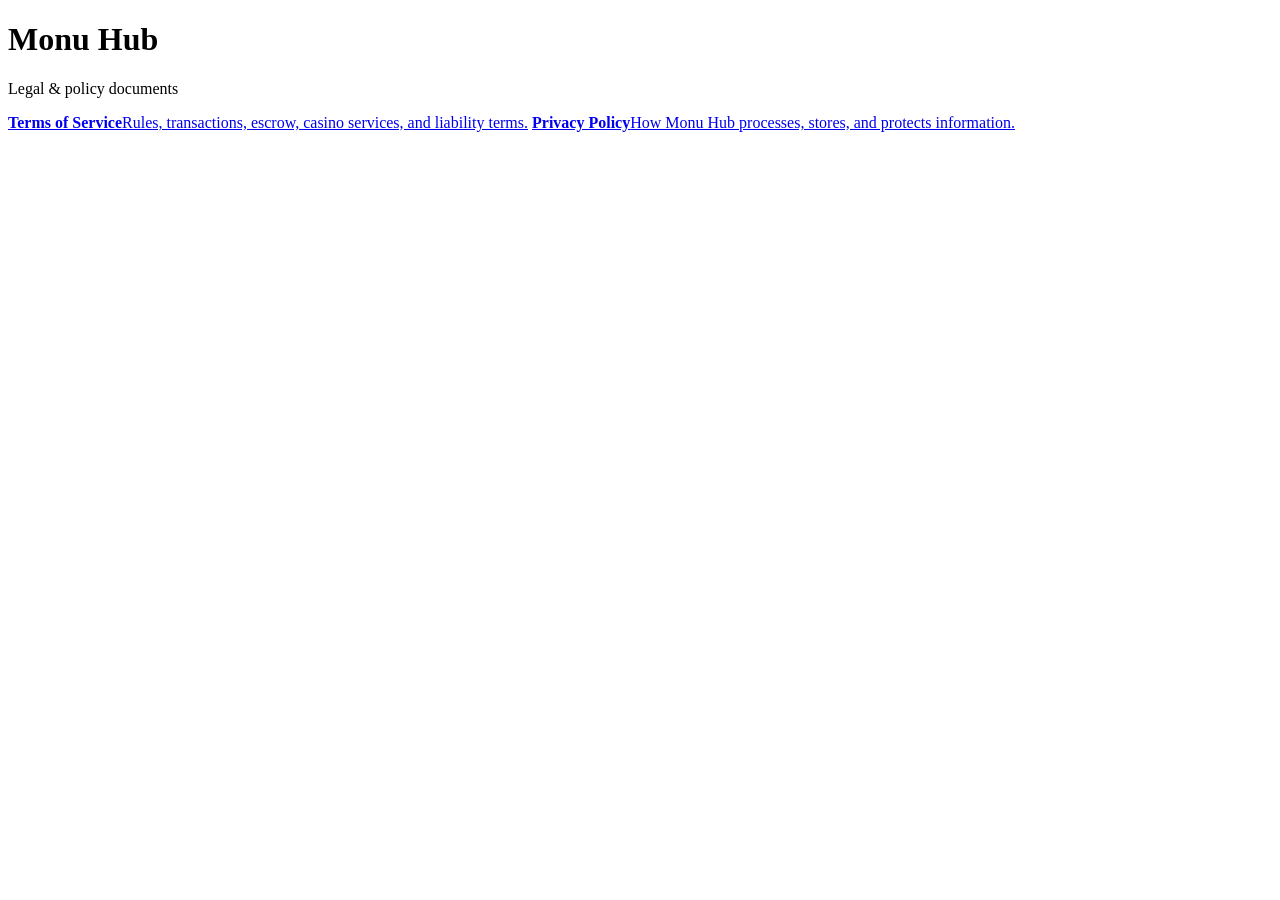
==== index.html @ 3c5c3e47 "Add Monu Hub legal landing page" ====
<!doctype html>
<html lang="en">
<head>
  <meta charset="utf-8">
  <meta name="viewport" content="width=device-width, initial-scale=1">
  <title>Monu Hub — Legal</title>
  <link rel="stylesheet" href="style.css">
</head>
<body>
  <main class="page">
    <header class="site-header">
      <h1>Monu Hub</h1>
      <p>Legal &amp; policy documents</p>
    </header>
    <section class="links">
      <a href="terms.html"><strong>Terms of Service</strong><span>Rules, transactions, escrow, casino services, and liability terms.</span></a>
      <a href="privacy.html"><strong>Privacy Policy</strong><span>How Monu Hub processes, stores, and protects information.</span></a>
    </section>
  </main>
</body>
</html>
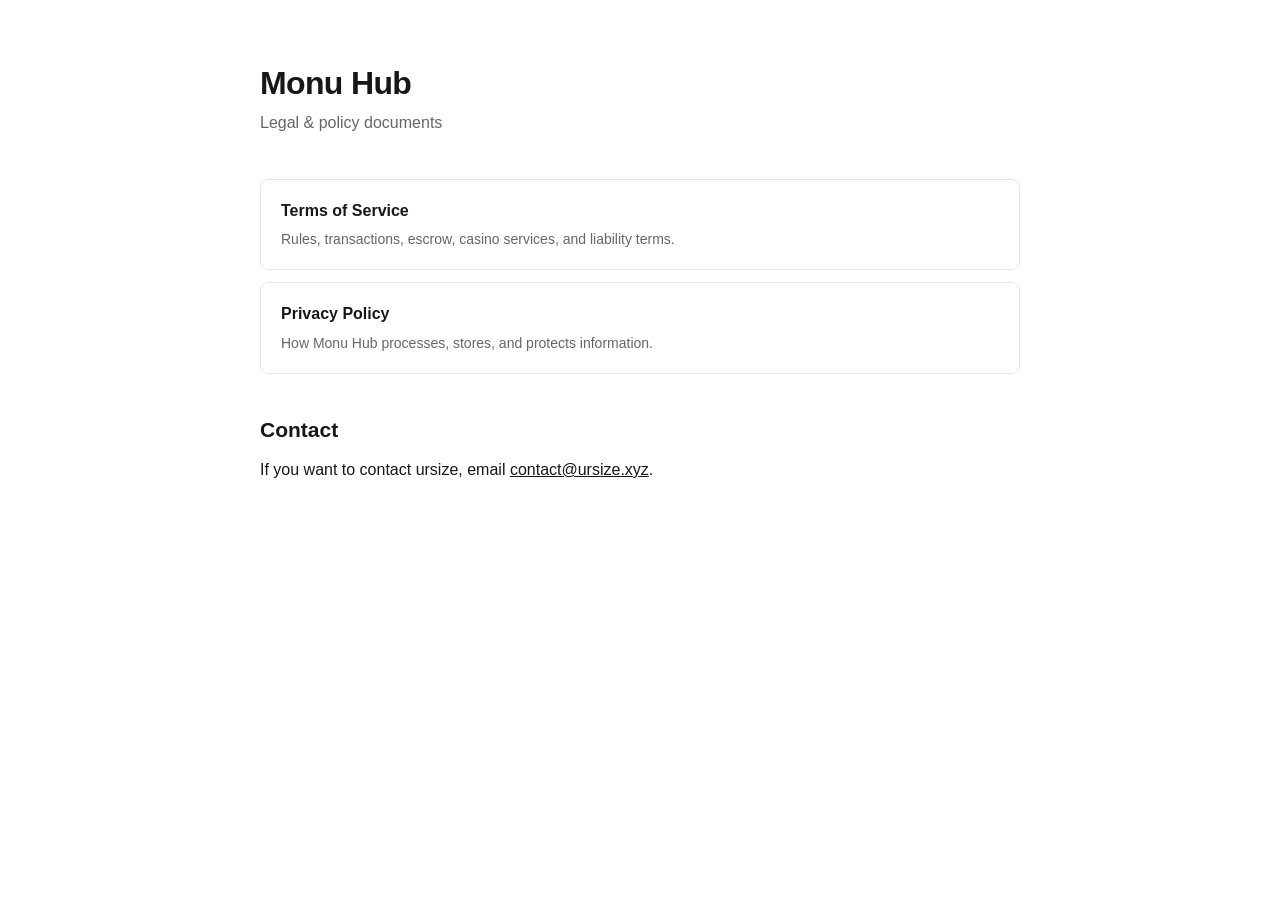
==== commit e7e3c7fa: "Add contact email to Monu Hub legal page" ====
--- a/index.html
+++ b/index.html
@@ -16,6 +16,11 @@
       <a href="terms.html"><strong>Terms of Service</strong><span>Rules, transactions, escrow, casino services, and liability terms.</span></a>
       <a href="privacy.html"><strong>Privacy Policy</strong><span>How Monu Hub processes, stores, and protects information.</span></a>
     </section>
+
+    <section class="contact">
+      <h2>Contact</h2>
+      <p>If you want to contact ursize, email <a href="mailto:contact@ursize.xyz">contact@ursize.xyz</a>.</p>
+    </section>
   </main>
 </body>
 </html>
--- a/style.css
+++ b/style.css
@@ -0,0 +1,23 @@
+* { box-sizing: border-box; }
+html { background: #fff; }
+body { margin: 0; color: #171717; background: #fff; font-family: -apple-system, BlinkMacSystemFont, "Segoe UI", Helvetica, Arial, sans-serif; line-height: 1.65; }
+.page { width: min(760px, calc(100% - 40px)); margin: 0 auto; padding: 64px 0 80px; }
+.site-header { margin-bottom: 42px; }
+h1 { margin: 0 0 8px; font-size: 32px; line-height: 1.2; letter-spacing: -0.02em; }
+.site-header p { margin: 0; color: #666; }
+h2 { margin: 42px 0 14px; font-size: 21px; line-height: 1.3; }
+h3 { margin: 28px 0 10px; font-size: 17px; }
+p { margin: 0 0 16px; }
+ul, ol { margin: 0 0 18px; padding-left: 24px; }
+li { margin: 6px 0; }
+a { color: #171717; }
+.meta { color: #666; font-size: 14px; margin-bottom: 36px; }
+.links { display: grid; gap: 12px; }
+.links a { display: block; padding: 18px 20px; border: 1px solid #e5e5e5; border-radius: 8px; text-decoration: none; }
+.links a:hover { background: #fafafa; }
+.links strong, .links span { display: block; }
+.links span { margin-top: 4px; color: #666; font-size: 14px; }
+.back { display: inline-block; margin-bottom: 32px; color: #666; text-decoration: none; font-size: 14px; }
+.back:hover { color: #171717; }
+hr { border: 0; border-top: 1px solid #e8e8e8; margin: 40px 0; }
+@media (max-width: 600px) { .page { width: min(100% - 28px, 760px); padding-top: 40px; } h1 { font-size: 28px; } }
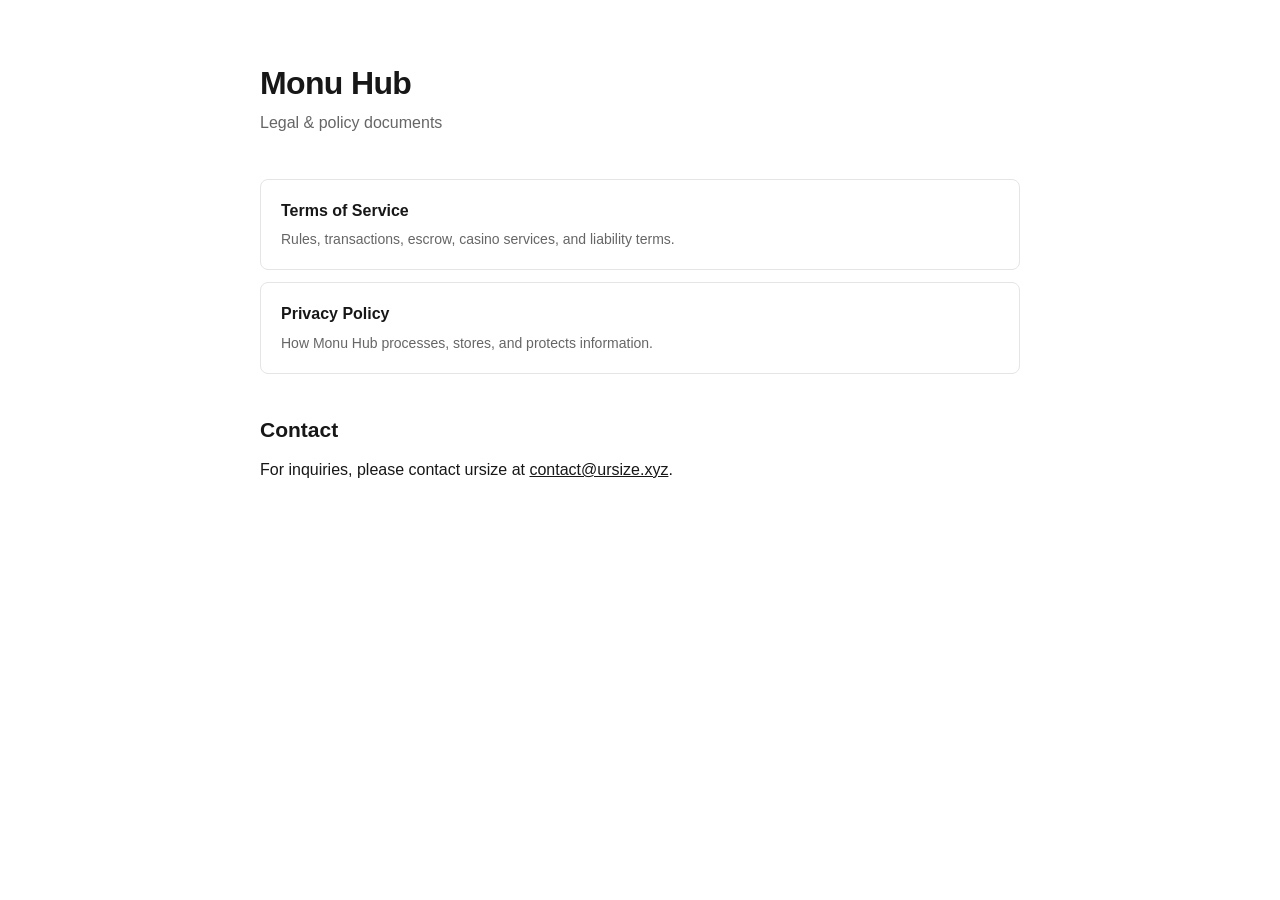
==== commit 12410dbc: "Refine contact wording" ====
--- a/index.html
+++ b/index.html
@@ -19,7 +19,7 @@
 
     <section class="contact">
       <h2>Contact</h2>
-      <p>If you want to contact ursize, email <a href="mailto:contact@ursize.xyz">contact@ursize.xyz</a>.</p>
+      <p>For inquiries, please contact ursize at <a href="mailto:contact@ursize.xyz">contact@ursize.xyz</a>.</p>
     </section>
   </main>
 </body>
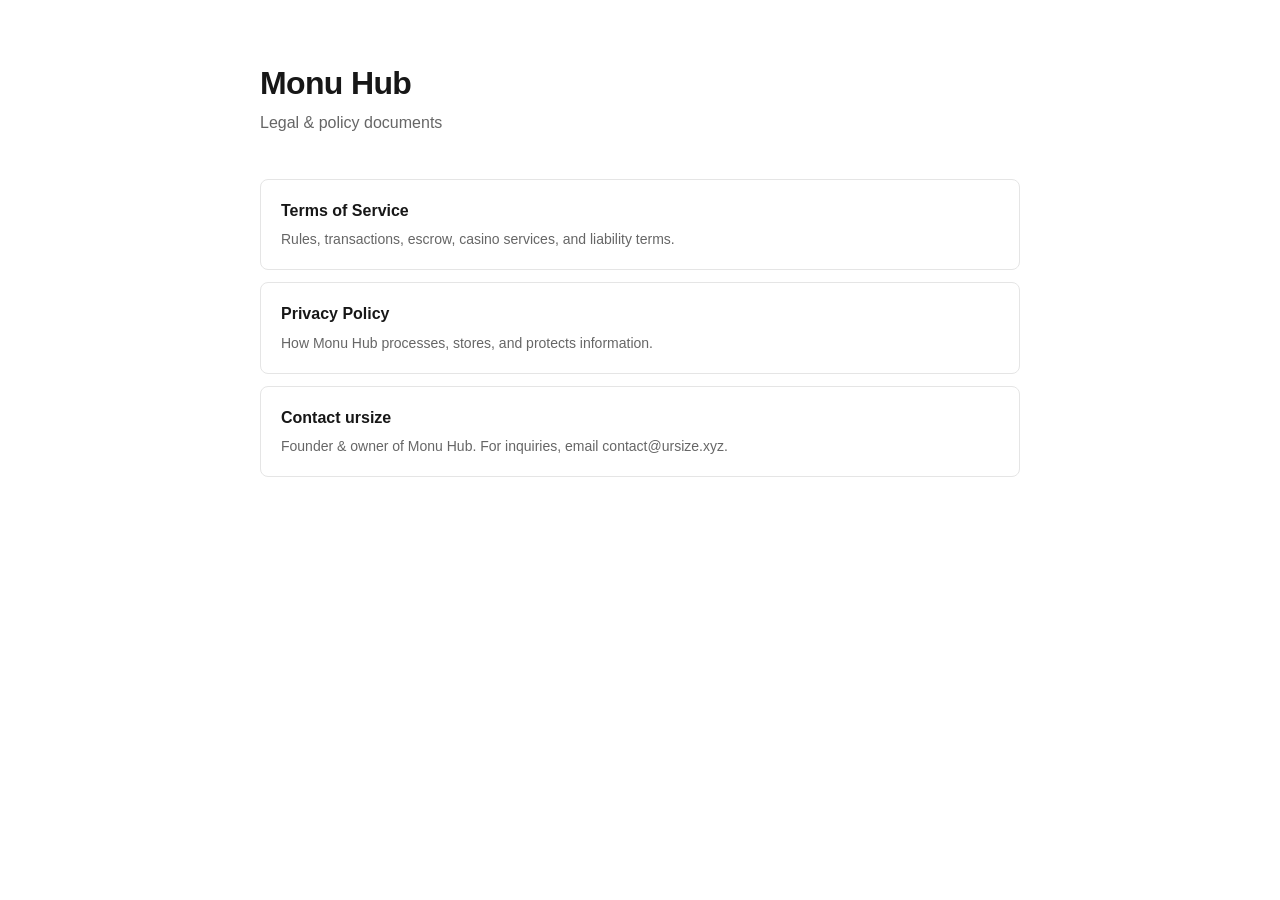
==== commit 1232cb89: "Make contact a legal page tab" ====
--- a/index.html
+++ b/index.html
@@ -15,11 +15,7 @@
     <section class="links">
       <a href="terms.html"><strong>Terms of Service</strong><span>Rules, transactions, escrow, casino services, and liability terms.</span></a>
       <a href="privacy.html"><strong>Privacy Policy</strong><span>How Monu Hub processes, stores, and protects information.</span></a>
-    </section>
-
-    <section class="contact">
-      <h2>Contact</h2>
-      <p>For inquiries, please contact ursize at <a href="mailto:contact@ursize.xyz">contact@ursize.xyz</a>.</p>
+      <a href="mailto:contact@ursize.xyz"><strong>Contact ursize</strong><span>Founder &amp; owner of Monu Hub. For inquiries, email contact@ursize.xyz.</span></a>
     </section>
   </main>
 </body>
